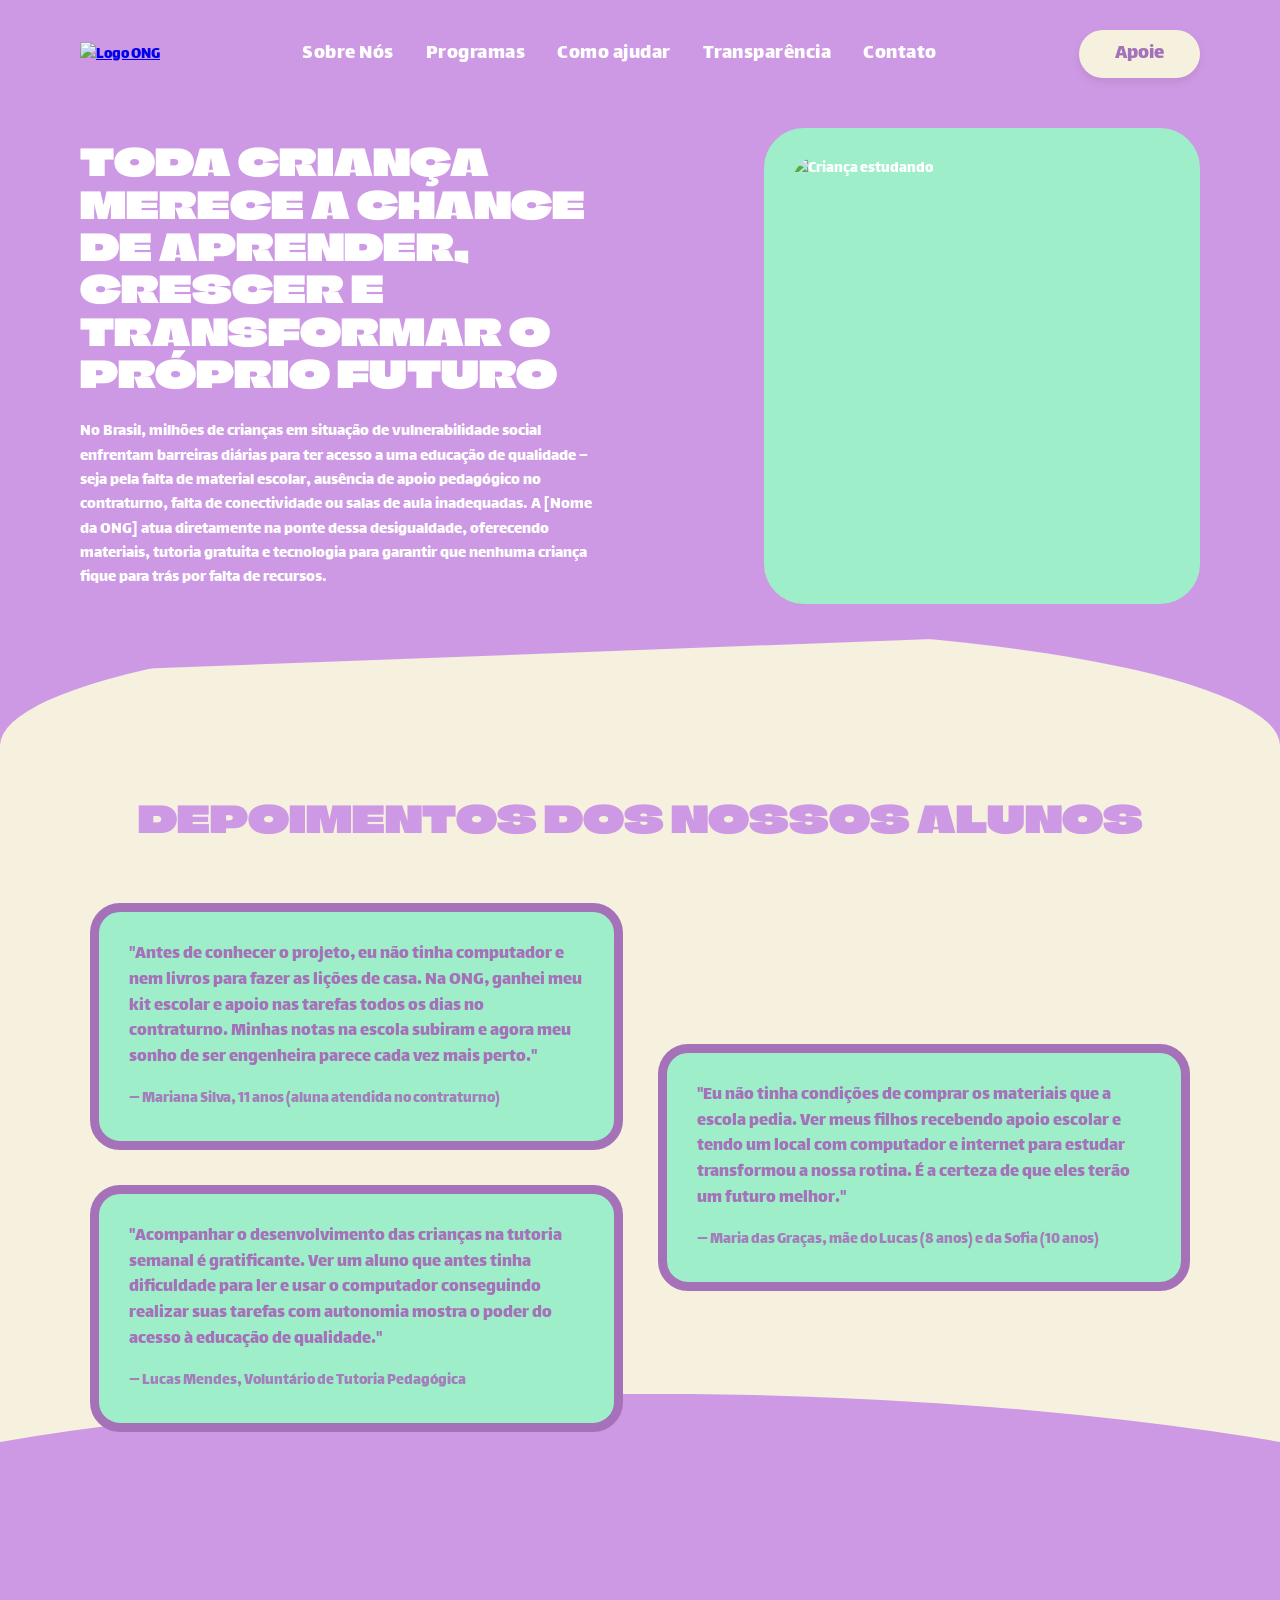
==== index.html @ 076e27d7 "fazendo home page" ====
<!DOCTYPE html>
<html lang="pt-BR">
<head>
    <meta charset="UTF-8">
    <meta name="viewport" content="width=device-width, initial-scale=1.0">
    <title>Home - ONG</title>
    <link rel="stylesheet" href="css/home.css">
</head>
<body>

    <!-- CABEÇALHO / HEADER -->
    <header class="main-header">
        <div class="logo">
            <a href="index.html"><img src="assets/images/logo.svg" alt="Logo ONG"></a>
        </div>
        <nav class="nav-links">
            <a href="pages/sobre.html">Sobre Nós</a>
            <a href="pages/programas.html">Programas</a>
            <a href="pages/como-ajudar.html">Como ajudar</a>
            <a href="pages/transparencia.html">Transparência</a>
            <a href="pages/contato.html">Contato</a>
        </nav>
        <a href="pages/como-ajudar.html" class="btn-apoie">Apoie</a>
    </header>

    <!-- DESKTOP - 1: HERO SECTION -->
    <section class="hero-section">
        <div class="hero-content">
            <h1>Toda criança merece a chance de aprender, crescer e transformar o próprio futuro</h1>
            <p>
                No Brasil, milhões de crianças em situação de vulnerabilidade social enfrentam barreiras diárias para ter acesso a uma educação de qualidade – seja pela falta de material escolar, ausência de apoio pedagógico no contraturno, falta de conectividade ou salas de aula inadequadas. A [Nome da ONG] atua diretamente na ponte dessa desigualdade, oferecendo materiais, tutoria gratuita e tecnologia para garantir que nenhuma criança fique para trás por falta de recursos.
            </p>
        </div>

        <!-- FOTO ÚNICA (SEM CARROSSEL) -->
        <div class="hero-image-container">
            <div class="image-card">
                <img src="assets/images/crianca-estudando.jpg" alt="Criança estudando">
            </div>
        </div>
    </section>

    <!-- DESKTOP - 2: DEPOIMENTOS -->
    <section class="depoimentos-section">
        <h2>Depoimentos dos nossos alunos</h2>
        <div class="cards-grid">
            <article class="depoimento-card">
                <p>"Antes de conhecer o projeto, eu não tinha computador e nem livros para fazer as lições de casa. Na ONG, ganhei meu kit escolar e apoio nas tarefas todos os dias no contraturno. Minhas notas na escola subiram e agora meu sonho de ser engenheira parece cada vez mais perto."</p>
                <span>— Mariana Silva, 11 anos (aluna atendida no contraturno)</span>
            </article>

            <article class="depoimento-card">
                <p>"Eu não tinha condições de comprar os materiais que a escola pedia. Ver meus filhos recebendo apoio escolar e tendo um local com computador e internet para estudar transformou a nossa rotina. É a certeza de que eles terão um futuro melhor."</p>
                <span>— Maria das Graças, mãe do Lucas (8 anos) e da Sofia (10 anos)</span>
            </article>

            <article class="depoimento-card">
                <p>"Acompanhar o desenvolvimento das crianças na tutoria semanal é gratificante. Ver um aluno que antes tinha dificuldade para ler e usar o computador conseguindo realizar suas tarefas com autonomia mostra o poder do acesso à educação de qualidade."</p>
                <span>— Lucas Mendes, Voluntário de Tutoria Pedagógica</span>
            </article>
        </div>
    </section>

</body>
</html>
---- css/home.css ----
/* Importação das fontes exatas informadas */
@import url('https://fonts.googleapis.com/css2?family=Climate+Crisis&family=Lalezar&display=swap');

/* ==========================================
   1. VARIÁVEIS DE CORES E FONTES (EXATAS)
   ========================================== */
:root {
    --purple-main: #CE99E4;      /* Roxo principal da ONG */
    --cream-bg: #F6F1DE;        /* Bege/creme do fundo e do botão Apoie */
    --mint-green: #9FEECA;      /* Verde menta dos cards e moldura */
    --purple-dark: #A572B9;     /* Roxo escuro para as bordas dos cards */
    --white: #FFFFFF;
    
    /* Fontes */
    --font-heading: 'Climate Crisis', cursive, sans-serif;
    --font-body: 'Lalezar', cursive, sans-serif;
}

/* Reset básico */
* {
    margin: 0;
    padding: 0;
    box-sizing: border-box;
}

body {
    font-family: var(--font-body);
    background-color: var(--purple-main);
    color: var(--white);
    overflow-x: hidden;
}

/* ==========================================
   2. CABEÇALHO / HEADER
   ========================================== */
.main-header {
    display: flex;
    justify-content: space-between;
    align-items: center;
    padding: 30px 80px;
    position: relative;
    z-index: 10;
}

.logo img {
    height: 50px;
    width: auto;
}

.nav-links {
    display: flex;
    gap: 32px;
}

.nav-links a {
    color: var(--white);
    text-decoration: none;
    font-family: var(--font-body);
    font-size: 1.3rem;
    letter-spacing: 0.5px;
    transition: opacity 0.2s ease;
}

.nav-links a:hover {
    opacity: 0.85;
}

/* Botão Apoie */
.btn-apoie {
    background-color: var(--cream-bg);
    color: var(--purple-dark);
    font-family: var(--font-body);
    font-size: 1.3rem;
    padding: 8px 36px;
    border-radius: 25px;
    text-decoration: none;
    box-shadow: 0 4px 10px rgba(0, 0, 0, 0.08);
    transition: transform 0.2s ease;
}

.btn-apoie:hover {
    transform: scale(1.05);
}

/* ==========================================
   3. DESKTOP - 1: HERO SECTION
   ========================================== */
.hero-section {
    display: flex;
    align-items: center;
    justify-content: space-between;
    padding: 20px 80px 140px 80px;
    position: relative;
    background-color: var(--purple-main);
}

.hero-content {
    max-width: 520px;
    z-index: 5;
}

/* Título Principal com a fonte Climate Crisis */
.hero-content h1 {
    font-family: var(--font-heading);
    font-size: 2.3rem;
    line-height: 1.15;
    color: var(--white);
    text-transform: uppercase;
    margin-bottom: 25px;
}

/* Texto em Lalezar */
.hero-content p {
    font-family: var(--font-body);
    font-size: 1.05rem;
    line-height: 1.45;
    color: var(--white);
    font-weight: 400;
}

/* Moldura e Imagem Principal */
.hero-carousel {
    position: relative;
    display: flex;
    align-items: center;
    justify-content: center;
    z-index: 5;
}

.image-card {
    background-color: var(--mint-green);
    padding: 28px;
    border-radius: 40px;
}

.image-card img {
    width: 380px;
    height: 420px;
    object-fit: cover;
    border-radius: 28px;
    display: block;
}

/* Setas do Carrossel */
.arrow {
    position: absolute;
    background-color: var(--white);
    color: var(--mint-green);
    border: none;
    width: 38px;
    height: 38px;
    border-radius: 50%;
    font-size: 1.2rem;
    font-weight: bold;
    cursor: pointer;
    display: flex;
    align-items: center;
    justify-content: center;
    box-shadow: 0 4px 8px rgba(0,0,0,0.12);
    z-index: 6;
}

.arrow.left {
    left: -18px;
}

.arrow.right {
    right: -18px;
}

/* 🌊 VETOR 1: Curva Orgânica entre a Seção Hero e Depoimentos */
.hero-section::after {
    content: '';
    position: absolute;
    bottom: -2px;
    left: 0;
    width: 100%;
    height: 120px;
    background-color: var(--cream-bg);
    /* Clip-path gerando a onda orgânica do Figma */
    clip-path: polygon(0 40%, 100% 0, 100% 100%, 0 100%);
    border-radius: 50% 50% 0 0 / 100% 100% 0 0;
    z-index: 2;
}

/* ==========================================
   4. DESKTOP - 2: DEPOIMENTOS
   ========================================== */
.depoimentos-section {
    background-color: var(--cream-bg);
    padding: 50px 80px 180px 80px;
    position: relative;
    min-height: 700px;
}

/* Título em Climate Crisis na cor Roxa */
.depoimentos-section h2 {
    font-family: var(--font-heading);
    font-size: 2.3rem;
    color: var(--purple-main);
    text-align: center;
    text-transform: uppercase;
    margin-bottom: 60px;
    position: relative;
    z-index: 5;
}

/* Grid Assimétrica para os 3 Cards de Depoimento */
.cards-grid {
    display: grid;
    grid-template-columns: 1fr 1fr;
    grid-gap: 35px;
    max-width: 1100px;
    margin: 0 auto;
    position: relative;
    z-index: 5;
}

.depoimento-card {
    background-color: var(--mint-green);
    border: 9px solid var(--purple-dark);
    border-radius: 30px;
    padding: 30px;
    color: var(--purple-dark);
}

/* Card 1 e 3 do Lado Esquerdo */
.cards-grid .depoimento-card:nth-child(1) {
    grid-column: 1;
    grid-row: 1;
}

.cards-grid .depoimento-card:nth-child(3) {
    grid-column: 1;
    grid-row: 2;
}

/* Card 2 do Lado Direito (Centralizado Verticalmente na Grid) */
.cards-grid .depoimento-card:nth-child(2) {
    grid-column: 2;
    grid-row: 1 / span 2;
    align-self: center;
}

.depoimento-card p {
    font-family: var(--font-body);
    font-size: 1.15rem;
    line-height: 1.4;
    margin-bottom: 15px;
}

.depoimento-card span {
    font-family: var(--font-body);
    font-size: 1rem;
    display: block;
    opacity: 0.9;
}

/* 🌊 VETOR 2: Onda Roxa Inferior da Seção de Depoimentos */
.depoimentos-section::after {
    content: '';
    position: absolute;
    bottom: -2px;
    left: 0;
    width: 100%;
    height: 220px;
    background-color: var(--purple-main);
    /* Clip-path criando a onda do fundo da imagem 2 */
    clip-path: ellipse(80% 100% at 50% 100%);
    z-index: 2;
}

/* ==========================================
   5. RESPONSIVIDADE PARA DISPOSITIVOS MÓVEIS
   ========================================== */
@media (max-width: 960px) {
    .main-header {
        flex-direction: column;
        gap: 20px;
        padding: 20px;
    }

    .hero-section {
        flex-direction: column;
        padding: 30px 20px 100px 20px;
        text-align: center;
    }

    .hero-content {
        max-width: 100%;
        margin-bottom: 40px;
    }

    .hero-content h1 {
        font-size: 1.7rem;
    }

    .image-card img {
        width: 100%;
        max-width: 300px;
        height: auto;
    }

    .cards-grid {
        grid-template-columns: 1fr;
    }

    .cards-grid .depoimento-card:nth-child(2) {
        grid-column: 1;
        grid-row: auto;
    }
}
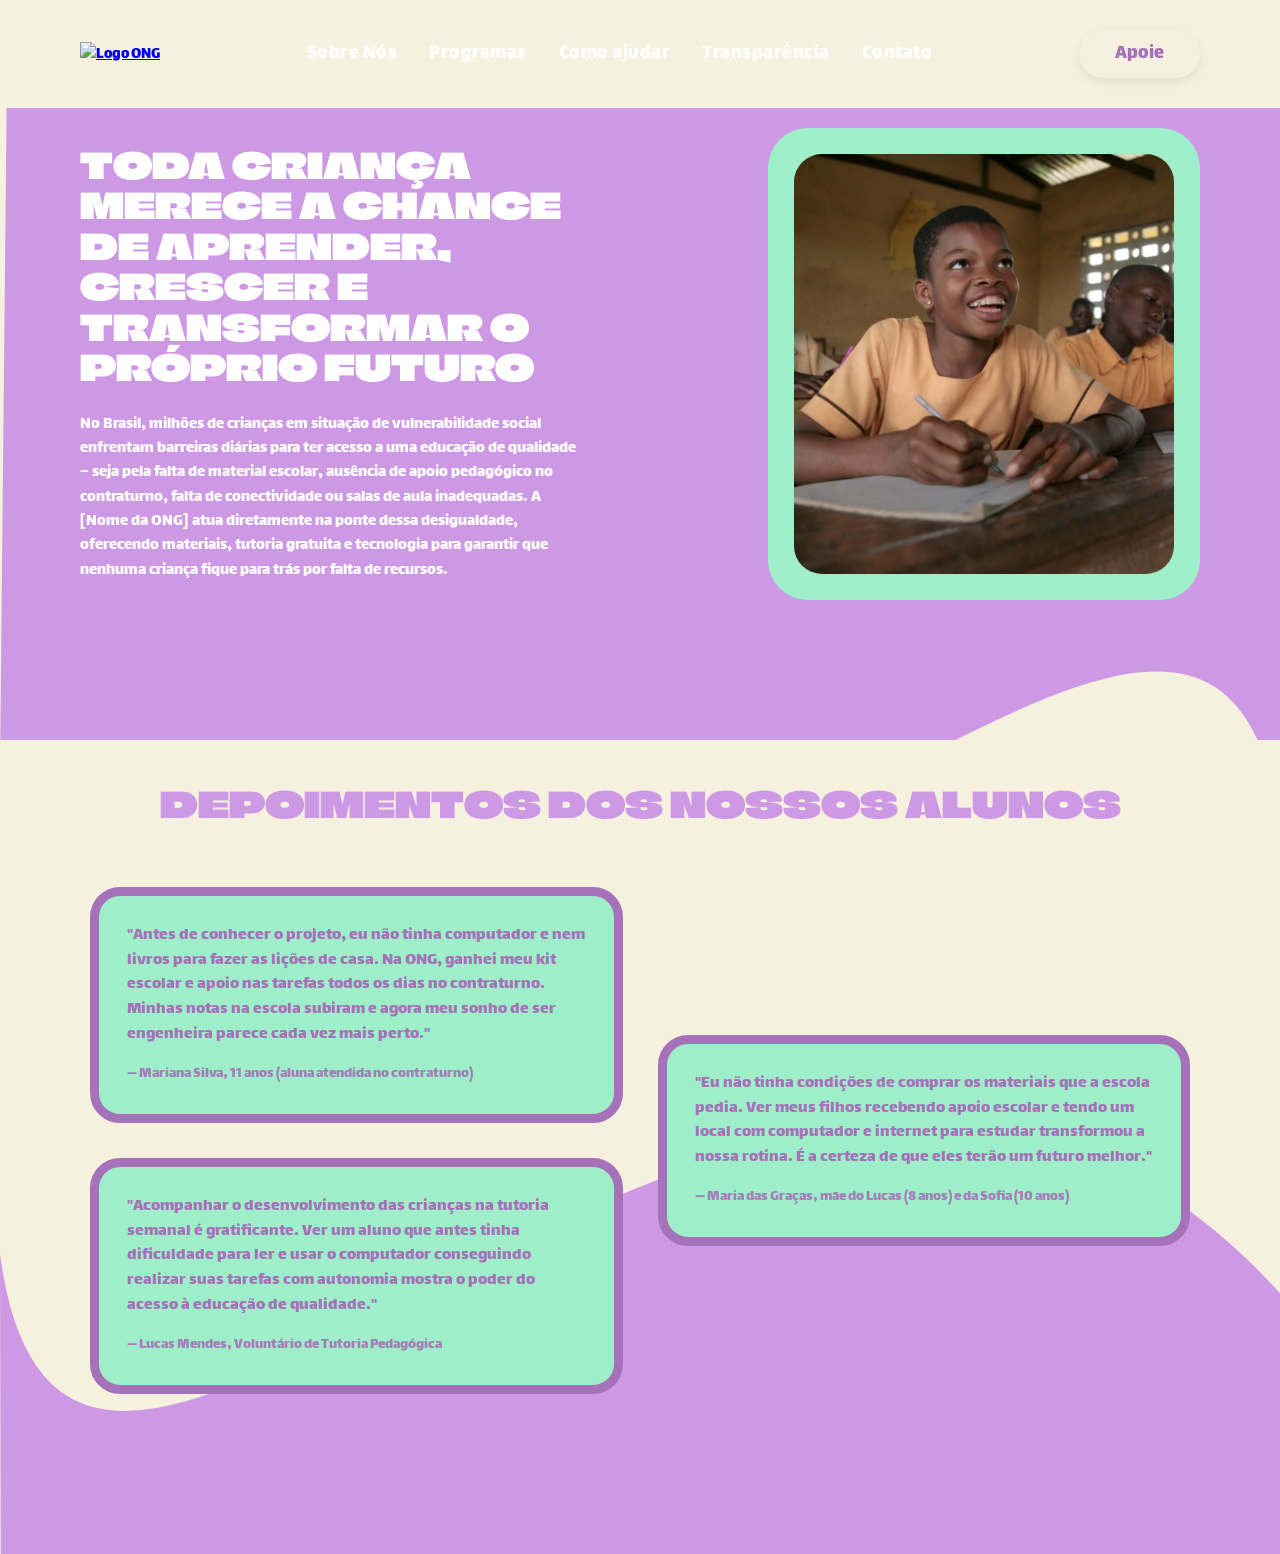
==== commit 6000031d: "add vetores e imagem" ====
--- a/index.html
+++ b/index.html
@@ -32,10 +32,9 @@
             </p>
         </div>
 
-        <!-- FOTO ÚNICA (SEM CARROSSEL) -->
         <div class="hero-image-container">
             <div class="image-card">
-                <img src="assets/images/crianca-estudando.jpg" alt="Criança estudando">
+                <img src="imagens/d11711-24-349978-3.jpg" alt="Criança estudando">
             </div>
         </div>
     </section>
--- a/css/home.css
+++ b/css/home.css
@@ -1,31 +1,30 @@
-/* Importação das fontes exatas informadas */
+/* Importação das fontes solicitadas */
 @import url('https://fonts.googleapis.com/css2?family=Climate+Crisis&family=Lalezar&display=swap');
 
 /* ==========================================
-   1. VARIÁVEIS DE CORES E FONTES (EXATAS)
+   1. VARIÁVEIS DE CORES E FONTES
    ========================================== */
 :root {
-    --purple-main: #CE99E4;      /* Roxo principal da ONG */
-    --cream-bg: #F6F1DE;        /* Bege/creme do fundo e do botão Apoie */
-    --mint-green: #9FEECA;      /* Verde menta dos cards e moldura */
-    --purple-dark: #A572B9;     /* Roxo escuro para as bordas dos cards */
+    --purple-main: #CE99E4;      /* Roxo dos vetores */
+    --cream-bg: #F6F1DE;        /* Fundo geral bege/creme */
+    --mint-green: #9FEECA;      /* Verde menta das molduras e cards */
+    --purple-dark: #A572B9;     /* Roxo das bordas e texto dos cards */
     --white: #FFFFFF;
     
-    /* Fontes */
     --font-heading: 'Climate Crisis', cursive, sans-serif;
     --font-body: 'Lalezar', cursive, sans-serif;
 }
 
-/* Reset básico */
 * {
     margin: 0;
     padding: 0;
     box-sizing: border-box;
 }
 
+/* Fundo Geral da Página em #F6F1DE */
 body {
     font-family: var(--font-body);
-    background-color: var(--purple-main);
+    background-color: var(--cream-bg);
     color: var(--white);
     overflow-x: hidden;
 }
@@ -56,7 +55,7 @@
     color: var(--white);
     text-decoration: none;
     font-family: var(--font-body);
-    font-size: 1.3rem;
+    font-size: 1.25rem;
     letter-spacing: 0.5px;
     transition: opacity 0.2s ease;
 }
@@ -70,7 +69,7 @@
     background-color: var(--cream-bg);
     color: var(--purple-dark);
     font-family: var(--font-body);
-    font-size: 1.3rem;
+    font-size: 1.25rem;
     padding: 8px 36px;
     border-radius: 25px;
     text-decoration: none;
@@ -83,7 +82,7 @@
 }
 
 /* ==========================================
-   3. DESKTOP - 1: HERO SECTION
+   3. HERO SECTION (COM VECTOR 3.SVG NO FUNDO)
    ========================================== */
 .hero-section {
     display: flex;
@@ -91,18 +90,23 @@
     justify-content: space-between;
     padding: 20px 80px 140px 80px;
     position: relative;
-    background-color: var(--purple-main);
+    
+    /* VETOR 3 NO TOPO: Ajustado para preencher a área exatamente como no Figma */
+    background-image: url('../imagens/Vector\ 3.svg');;
+    background-repeat: no-repeat;
+    background-position: top center;
+    background-size:100% auto;
 }
 
 .hero-content {
-    max-width: 520px;
-    z-index: 5;
-}
-
-/* Título Principal com a fonte Climate Crisis */
+    max-width: 500px;
+    z-index: 5;
+}
+
+/* Título com a fonte Climate Crisis */
 .hero-content h1 {
     font-family: var(--font-heading);
-    font-size: 2.3rem;
+    font-size: 2.2rem;
     line-height: 1.15;
     color: var(--white);
     text-transform: uppercase;
@@ -118,18 +122,15 @@
     font-weight: 400;
 }
 
-/* Moldura e Imagem Principal */
-.hero-carousel {
-    position: relative;
-    display: flex;
-    align-items: center;
-    justify-content: center;
+/* Container da Imagem Única */
+.hero-image-container {
+    position: relative;
     z-index: 5;
 }
 
 .image-card {
     background-color: var(--mint-green);
-    padding: 28px;
+    padding: 26px;
     border-radius: 40px;
 }
 
@@ -141,62 +142,25 @@
     display: block;
 }
 
-/* Setas do Carrossel */
-.arrow {
-    position: absolute;
-    background-color: var(--white);
-    color: var(--mint-green);
-    border: none;
-    width: 38px;
-    height: 38px;
-    border-radius: 50%;
-    font-size: 1.2rem;
-    font-weight: bold;
-    cursor: pointer;
-    display: flex;
-    align-items: center;
-    justify-content: center;
-    box-shadow: 0 4px 8px rgba(0,0,0,0.12);
-    z-index: 6;
-}
-
-.arrow.left {
-    left: -18px;
-}
-
-.arrow.right {
-    right: -18px;
-}
-
-/* 🌊 VETOR 1: Curva Orgânica entre a Seção Hero e Depoimentos */
-.hero-section::after {
-    content: '';
-    position: absolute;
-    bottom: -2px;
-    left: 0;
-    width: 100%;
-    height: 120px;
-    background-color: var(--cream-bg);
-    /* Clip-path gerando a onda orgânica do Figma */
-    clip-path: polygon(0 40%, 100% 0, 100% 100%, 0 100%);
-    border-radius: 50% 50% 0 0 / 100% 100% 0 0;
-    z-index: 2;
-}
-
-/* ==========================================
-   4. DESKTOP - 2: DEPOIMENTOS
+/* ==========================================
+   4. DEPOIMENTOS (COM VECTOR 5.SVG NO FUNDO)
    ========================================== */
 .depoimentos-section {
     background-color: var(--cream-bg);
-    padding: 50px 80px 180px 80px;
+    padding: 40px 80px 160px 80px;
     position: relative;
     min-height: 700px;
-}
-
-/* Título em Climate Crisis na cor Roxa */
+    
+    /* VETOR 5 NO RODAPÉ DA SEÇÃO DE DEPOIMENTOS */
+    background-image: url('../imagens/Vector\ 5.svg');
+    background-repeat: no-repeat;
+    background-position: bottom center;
+    background-size: 100% auto;
+}
+
 .depoimentos-section h2 {
     font-family: var(--font-heading);
-    font-size: 2.3rem;
+    font-size: 2.2rem;
     color: var(--purple-main);
     text-align: center;
     text-transform: uppercase;
@@ -205,7 +169,6 @@
     z-index: 5;
 }
 
-/* Grid Assimétrica para os 3 Cards de Depoimento */
 .cards-grid {
     display: grid;
     grid-template-columns: 1fr 1fr;
@@ -220,11 +183,10 @@
     background-color: var(--mint-green);
     border: 9px solid var(--purple-dark);
     border-radius: 30px;
-    padding: 30px;
+    padding: 28px;
     color: var(--purple-dark);
 }
 
-/* Card 1 e 3 do Lado Esquerdo */
 .cards-grid .depoimento-card:nth-child(1) {
     grid-column: 1;
     grid-row: 1;
@@ -235,7 +197,6 @@
     grid-row: 2;
 }
 
-/* Card 2 do Lado Direito (Centralizado Verticalmente na Grid) */
 .cards-grid .depoimento-card:nth-child(2) {
     grid-column: 2;
     grid-row: 1 / span 2;
@@ -244,34 +205,20 @@
 
 .depoimento-card p {
     font-family: var(--font-body);
-    font-size: 1.15rem;
+    font-size: 1.1rem;
     line-height: 1.4;
     margin-bottom: 15px;
 }
 
 .depoimento-card span {
     font-family: var(--font-body);
-    font-size: 1rem;
+    font-size: 0.95rem;
     display: block;
     opacity: 0.9;
 }
 
-/* 🌊 VETOR 2: Onda Roxa Inferior da Seção de Depoimentos */
-.depoimentos-section::after {
-    content: '';
-    position: absolute;
-    bottom: -2px;
-    left: 0;
-    width: 100%;
-    height: 220px;
-    background-color: var(--purple-main);
-    /* Clip-path criando a onda do fundo da imagem 2 */
-    clip-path: ellipse(80% 100% at 50% 100%);
-    z-index: 2;
-}
-
-/* ==========================================
-   5. RESPONSIVIDADE PARA DISPOSITIVOS MÓVEIS
+/* ==========================================
+   5. RESPONSIVIDADE (MOBILE / TABLET)
    ========================================== */
 @media (max-width: 960px) {
     .main-header {
@@ -282,22 +229,23 @@
 
     .hero-section {
         flex-direction: column;
-        padding: 30px 20px 100px 20px;
+        padding: 20px 20px 100px 20px;
         text-align: center;
+        background-size: cover;
     }
 
     .hero-content {
         max-width: 100%;
-        margin-bottom: 40px;
+        margin-bottom: 30px;
     }
 
     .hero-content h1 {
-        font-size: 1.7rem;
+        font-size: 1.6rem;
     }
 
     .image-card img {
         width: 100%;
-        max-width: 300px;
+        max-width: 320px;
         height: auto;
     }
 
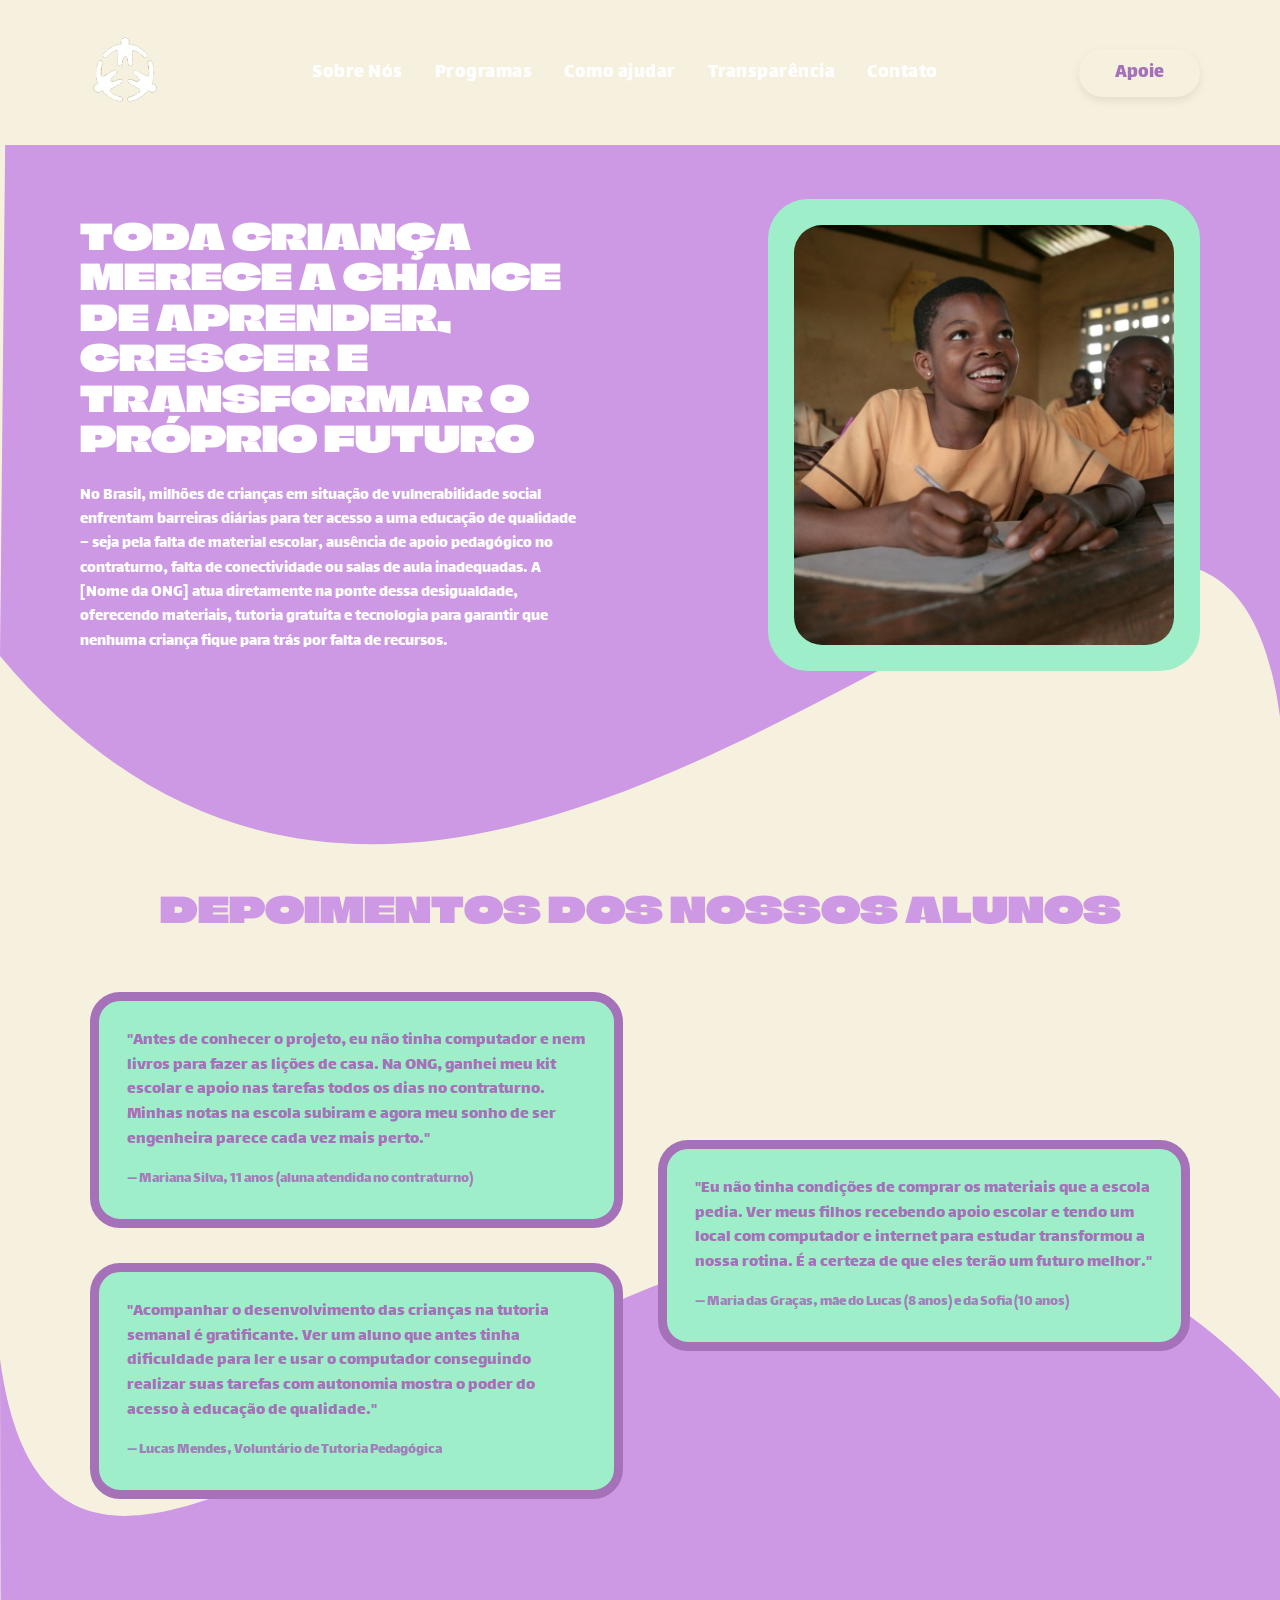
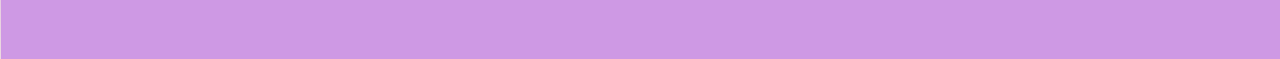
==== commit d976f0ce: "arrumando vetores e tentando arrumar o rodape" ====
--- a/index.html
+++ b/index.html
@@ -10,8 +10,10 @@
 
     <!-- CABEÇALHO / HEADER -->
     <header class="main-header">
-        <div class="logo">
-            <a href="index.html"><img src="assets/images/logo.svg" alt="Logo ONG"></a>
+        <div class="footer-logo">
+            <a href="index.html">
+                <img src="imagens/logo-branca.png" alt="Logo ONG">
+            </a>
         </div>
         <nav class="nav-links">
             <a href="pages/sobre.html">Sobre Nós</a>
--- a/css/home.css
+++ b/css/home.css
@@ -21,6 +21,10 @@
     box-sizing: border-box;
 }
 
+/*rodape na cor certa */
+footer, .main-footer, .footer-container {
+    background-color: #CE99E4 !important;
+}
 /* Fundo Geral da Página em #F6F1DE */
 body {
     font-family: var(--font-body);
@@ -79,9 +83,7 @@
 
 .btn-apoie:hover {
     transform: scale(1.05);
-}
-
-/* ==========================================
+}/* ==========================================
    3. HERO SECTION (COM VECTOR 3.SVG NO FUNDO)
    ========================================== */
 .hero-section {
@@ -91,11 +93,18 @@
     padding: 20px 80px 140px 80px;
     position: relative;
     
-    /* VETOR 3 NO TOPO: Ajustado para preencher a área exatamente como no Figma */
-    background-image: url('../imagens/Vector\ 3.svg');;
+}
+    .hero-section  {
+    background-color: var(--cream-bg);
+    padding: 40px 80px 160px 80px;
+    position: relative;
+    min-height: 700px;
+    
+    /* VETOR 5 NO RODAPÉ DA SEÇÃO DE DEPOIMENTOS */
+    background-image: url('../imagens/Vector\ 3.svg');
     background-repeat: no-repeat;
-    background-position: top center;
-    background-size:100% auto;
+    background-position: bottom center;
+    background-size: 100% auto;
 }
 
 .hero-content {
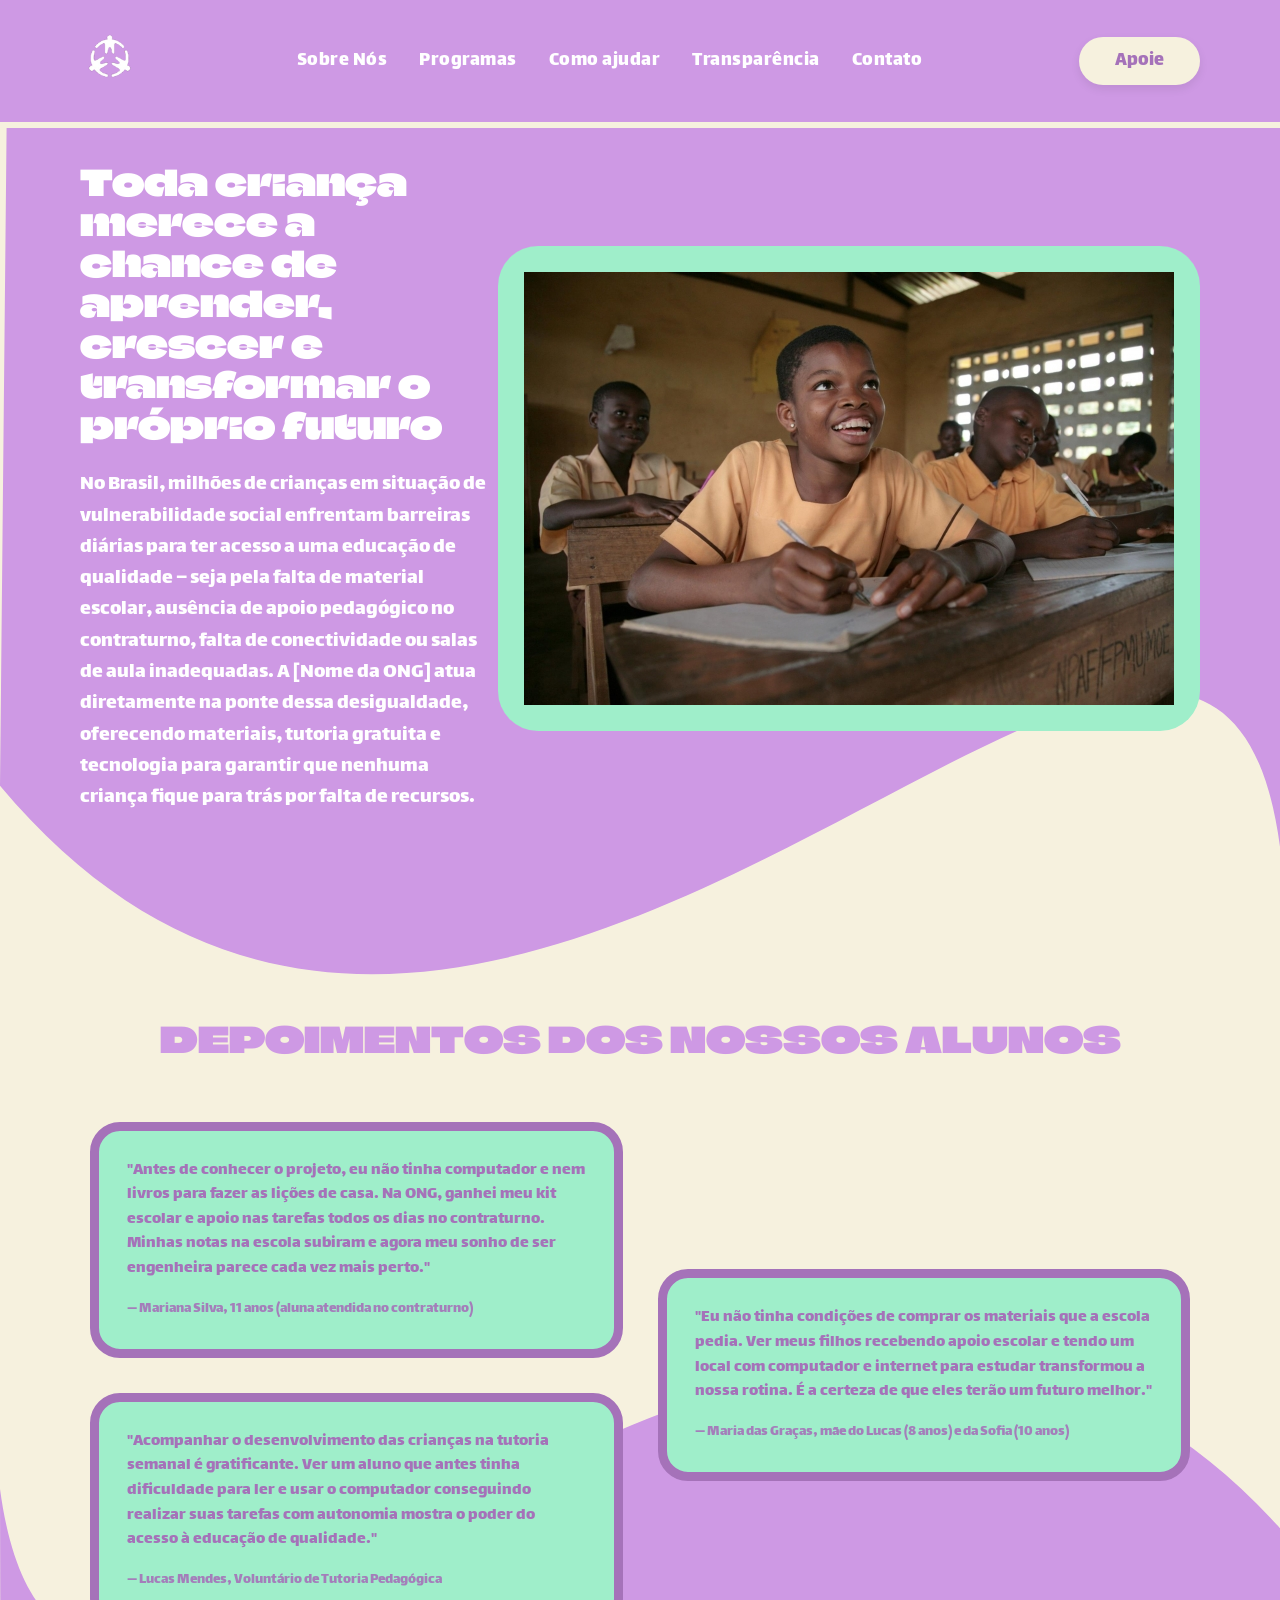
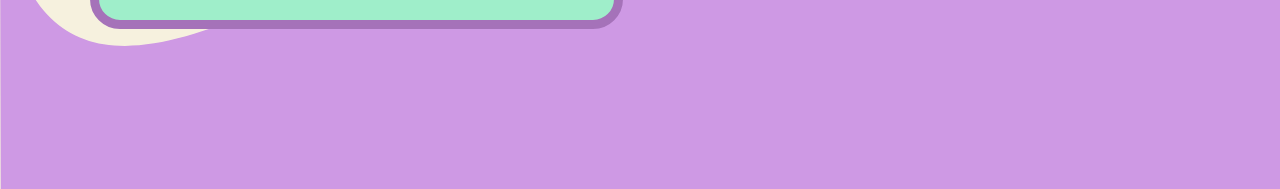
==== commit 47c90797: "add sobre nos na ong" ====
--- a/index.html
+++ b/index.html
@@ -5,15 +5,14 @@
     <meta name="viewport" content="width=device-width, initial-scale=1.0">
     <title>Home - ONG</title>
     <link rel="stylesheet" href="css/home.css">
+    <link rel="stylesheet" href="css/estilo.css">
 </head>
 <body>
 
     <!-- CABEÇALHO / HEADER -->
     <header class="main-header">
-        <div class="footer-logo">
-            <a href="index.html">
-                <img src="imagens/logo-branca.png" alt="Logo ONG">
-            </a>
+        <div class="logo">
+            <a href="index.html"><img src="imagens/logo-branca.png" alt="Logo ONG"></a>
         </div>
         <nav class="nav-links">
             <a href="pages/sobre.html">Sobre Nós</a>
--- a/css/home.css
+++ b/css/home.css
@@ -1,31 +1,56 @@
-/* Importação das fontes solicitadas */
+/* ==========================================================================
+   ÍNDICE
+   --------------------------------------------------------------------------
+   0. Importação de fontes
+   1. Variáveis (cores e fontes)
+   2. Reset e estilos globais
+   3. Cabeçalho / Menu de navegação
+   4. Seção Hero (apresentação)
+   5. Seção de Depoimentos
+   6. Responsividade (tablet / mobile)
+   ========================================================================== */
+
+
+/* ==========================================================================
+   0. IMPORTAÇÃO DE FONTES
+   Carrega do Google Fonts: Climate Crisis (títulos) e Lalezar (textos).
+   ========================================================================== */
 @import url('https://fonts.googleapis.com/css2?family=Climate+Crisis&family=Lalezar&display=swap');
 
-/* ==========================================
-   1. VARIÁVEIS DE CORES E FONTES
-   ========================================== */
+
+/* ==========================================================================
+   1. VARIÁVEIS
+   Centraliza as cores e fontes do site. Para mudar uma cor em todo o site,
+   basta alterar aqui.
+   ========================================================================== */
 :root {
-    --purple-main: #CE99E4;      /* Roxo dos vetores */
-    --cream-bg: #F6F1DE;        /* Fundo geral bege/creme */
-    --mint-green: #9FEECA;      /* Verde menta das molduras e cards */
-    --purple-dark: #A572B9;     /* Roxo das bordas e texto dos cards */
+    /* Cores */
+    --purple-main: #CE99E4;   /* Roxo dos vetores, topo e títulos */
+    --cream-bg: #F6F1DE;      /* Fundo geral bege/creme */
+    --mint-green: #9FEECA;    /* Verde menta das molduras e cards */
+    --purple-dark: #A572B9;   /* Roxo das bordas e texto dos cards */
     --white: #FFFFFF;
-    
-    --font-heading: 'Climate Crisis', cursive, sans-serif;
-    --font-body: 'Lalezar', cursive, sans-serif;
-}
-
+
+    /* Fontes */
+    --font-heading: 'Climate Crisis', cursive, sans-serif;  /* Títulos */
+    --font-body: 'Lalezar', cursive, sans-serif;            /* Textos */
+}
+
+
+/* ==========================================================================
+   2. RESET E ESTILOS GLOBAIS
+   ========================================================================== */
+
+/* Remove margens/paddings padrão e faz o tamanho dos elementos
+   incluir padding e borda (facilita os cálculos de layout). */
 * {
     margin: 0;
     padding: 0;
     box-sizing: border-box;
 }
 
-/*rodape na cor certa */
-footer, .main-footer, .footer-container {
-    background-color: #CE99E4 !important;
-}
-/* Fundo Geral da Página em #F6F1DE */
+/* Fundo creme da página, fonte padrão, texto branco e
+   sem rolagem horizontal. */
 body {
     font-family: var(--font-body);
     background-color: var(--cream-bg);
@@ -33,28 +58,48 @@
     overflow-x: hidden;
 }
 
-/* ==========================================
-   2. CABEÇALHO / HEADER
-   ========================================== */
-.main-header {
+
+/* ==========================================================================
+   3. CABEÇALHO / MENU DE NAVEGAÇÃO
+   ========================================================================== */
+
+/* Barra do topo: fundo roxo, logo à esquerda e menu à direita (flex).
+   O !important garante que o roxo prevaleça sobre outros estilos. */
+.main-header,
+header {
+    background-color: #CE99E4 !important;
     display: flex;
     justify-content: space-between;
     align-items: center;
     padding: 30px 80px;
+    width: 100%;
+}
+
+/* Mantém o cabeçalho acima das outras camadas da página. */
+.main-header {
     position: relative;
     z-index: 10;
 }
 
+/* Garante o fundo roxo também em .top-bar e .hero-wrapper. */
+.top-bar,
+.hero-wrapper {
+    background-color: #CE99E4 !important;
+}
+
+/* Logo: altura fixa e largura proporcional. */
 .logo img {
     height: 50px;
     width: auto;
 }
 
+/* Lista de links do menu: lado a lado com espaçamento. */
 .nav-links {
     display: flex;
     gap: 32px;
 }
 
+/* Links do menu: brancos, sem sublinhado, com leve transição. */
 .nav-links a {
     color: var(--white);
     text-decoration: none;
@@ -64,11 +109,21 @@
     transition: opacity 0.2s ease;
 }
 
+/* Efeito ao passar o mouse: link fica levemente transparente. */
 .nav-links a:hover {
     opacity: 0.85;
 }
 
-/* Botão Apoie */
+/* Força links dentro do cabeçalho a ficarem brancos (!important). */
+.main-header .nav-links a,
+.main-header a {
+    color: #FFFFFF !important;
+    font-family: 'Lalezar', cursive, sans-serif;
+    font-size: 1.25rem;
+    text-decoration: none;
+}
+
+/* Botão "Apoie" (estilo base): pílula creme com texto roxo. */
 .btn-apoie {
     background-color: var(--cream-bg);
     color: var(--purple-dark);
@@ -81,92 +136,110 @@
     transition: transform 0.2s ease;
 }
 
+/* Efeito ao passar o mouse: botão cresce levemente. */
 .btn-apoie:hover {
     transform: scale(1.05);
-}/* ==========================================
-   3. HERO SECTION (COM VECTOR 3.SVG NO FUNDO)
-   ========================================== */
+}
+
+/* Botão "Apoie" dentro do cabeçalho: garante fundo creme e texto roxo,
+   mesmo com a regra de links brancos acima. */
+.main-header .btn-apoie {
+    background-color: #F6F1DE !important;
+    color: #A572B9 !important;
+    padding: 8px 36px;
+    border-radius: 25px;
+    font-family: 'Lalezar', cursive, sans-serif;
+    font-size: 1.25rem;
+    text-decoration: none;
+    box-shadow: 0 4px 10px rgba(0, 0, 0, 0.08);
+}
+
+
+/* ==========================================================================
+   4. SEÇÃO HERO (apresentação principal)
+   Texto à esquerda e imagem à direita, com o Vector 3.svg no rodapé.
+   ========================================================================== */
+
+/* Container da seção: layout em linha (texto + imagem), fundo creme
+   e o vetor decorativo (Vector 3) colado na parte de baixo. */
 .hero-section {
     display: flex;
     align-items: center;
     justify-content: space-between;
-    padding: 20px 80px 140px 80px;
-    position: relative;
-    
-}
-    .hero-section  {
+    padding: 40px 80px 160px 80px;  /* espaço extra embaixo para o vetor */
+    position: relative;
+    min-height: 700px;
     background-color: var(--cream-bg);
-    padding: 40px 80px 160px 80px;
-    position: relative;
-    min-height: 700px;
-    
-    /* VETOR 5 NO RODAPÉ DA SEÇÃO DE DEPOIMENTOS */
+
+    /* Vetor 3 no rodapé da seção hero */
     background-image: url('../imagens/Vector\ 3.svg');
     background-repeat: no-repeat;
     background-position: bottom center;
     background-size: 100% auto;
 }
 
+/* Coluna de texto (largura limitada, acima do fundo). */
 .hero-content {
     max-width: 500px;
     z-index: 5;
 }
 
-/* Título com a fonte Climate Crisis */
+/* Título principal: Climate Crisis, maiúsculo, branco. */
 .hero-content h1 {
     font-family: var(--font-heading);
     font-size: 2.2rem;
     line-height: 1.15;
     color: var(--white);
-    text-transform: uppercase;
     margin-bottom: 25px;
 }
 
-/* Texto em Lalezar */
+/* Parágrafo de apoio: Lalezar, branco. */
 .hero-content p {
     font-family: var(--font-body);
-    font-size: 1.05rem;
+    font-size: 1.35rem; /* Aumentado de 1.05rem para 1.35rem */
     line-height: 1.45;
     color: var(--white);
     font-weight: 400;
 }
 
-/* Container da Imagem Única */
+/* Coluna da imagem (acima do fundo). */
 .hero-image-container {
     position: relative;
     z-index: 5;
-}
-
+    display: flex;
+    justify-content: center; /* Garantia de alinhamento centralizado do bloco da foto */
+}
+
+/* Moldura verde menta com cantos arredondados ao redor da foto. */
 .image-card {
     background-color: var(--mint-green);
     padding: 26px;
     border-radius: 40px;
-}
-
-.image-card img {
-    width: 380px;
-    height: 420px;
-    object-fit: cover;
-    border-radius: 28px;
-    display: block;
-}
-
-/* ==========================================
-   4. DEPOIMENTOS (COM VECTOR 5.SVG NO FUNDO)
-   ========================================== */
+    display: flex;
+    justify-content: center;
+    align-items: center;
+}
+
+/* ==========================================================================
+   5. SEÇÃO DE DEPOIMENTOS
+   Título centralizado e grade de cards, com o Vector 5.svg no rodapé.
+   ========================================================================== */
+
+/* Container da seção: fundo creme e vetor decorativo (Vector 5) embaixo. */
 .depoimentos-section {
     background-color: var(--cream-bg);
-    padding: 40px 80px 160px 80px;
+    padding: 40px 80px 160px 80px;  /* espaço extra embaixo para o vetor */
     position: relative;
     min-height: 700px;
-    
-    /* VETOR 5 NO RODAPÉ DA SEÇÃO DE DEPOIMENTOS */
+
+    /* Vetor 5 no rodapé da seção de depoimentos */
     background-image: url('../imagens/Vector\ 5.svg');
     background-repeat: no-repeat;
     background-position: bottom center;
     background-size: 100% auto;
 }
 
+/* Título da seção: roxo, centralizado, maiúsculo. */
 .depoimentos-section h2 {
     font-family: var(--font-heading);
     font-size: 2.2rem;
@@ -178,6 +251,7 @@
     z-index: 5;
 }
 
+/* Grade de 2 colunas que organiza os cards. */
 .cards-grid {
     display: grid;
     grid-template-columns: 1fr 1fr;
@@ -188,6 +262,7 @@
     z-index: 5;
 }
 
+/* Card de depoimento: fundo menta, borda roxa grossa e cantos arredondados. */
 .depoimento-card {
     background-color: var(--mint-green);
     border: 9px solid var(--purple-dark);
@@ -196,6 +271,10 @@
     color: var(--purple-dark);
 }
 
+/* Posição dos cards na grade:
+   1º card -> coluna 1, linha 1
+   3º card -> coluna 1, linha 2
+   2º card -> coluna 2, ocupa as 2 linhas, centralizado verticalmente */
 .cards-grid .depoimento-card:nth-child(1) {
     grid-column: 1;
     grid-row: 1;
@@ -212,6 +291,7 @@
     align-self: center;
 }
 
+/* Texto do depoimento. */
 .depoimento-card p {
     font-family: var(--font-body);
     font-size: 1.1rem;
@@ -219,6 +299,7 @@
     margin-bottom: 15px;
 }
 
+/* Autor / informação complementar do depoimento. */
 .depoimento-card span {
     font-family: var(--font-body);
     font-size: 0.95rem;
@@ -226,16 +307,20 @@
     opacity: 0.9;
 }
 
-/* ==========================================
-   5. RESPONSIVIDADE (MOBILE / TABLET)
-   ========================================== */
+
+/* ==========================================================================
+   6. RESPONSIVIDADE (telas de até 960px: tablet e mobile)
+   ========================================================================== */
 @media (max-width: 960px) {
+
+    /* Cabeçalho: logo e menu empilhados, menos espaçamento. */
     .main-header {
         flex-direction: column;
         gap: 20px;
         padding: 20px;
     }
 
+    /* Hero: texto e imagem empilhados e centralizados. */
     .hero-section {
         flex-direction: column;
         padding: 20px 20px 100px 20px;
@@ -252,12 +337,14 @@
         font-size: 1.6rem;
     }
 
+    /* Imagem se adapta à largura da tela. */
     .image-card img {
         width: 100%;
         max-width: 320px;
         height: auto;
     }
 
+    /* Depoimentos: uma única coluna, cards um embaixo do outro. */
     .cards-grid {
         grid-template-columns: 1fr;
     }
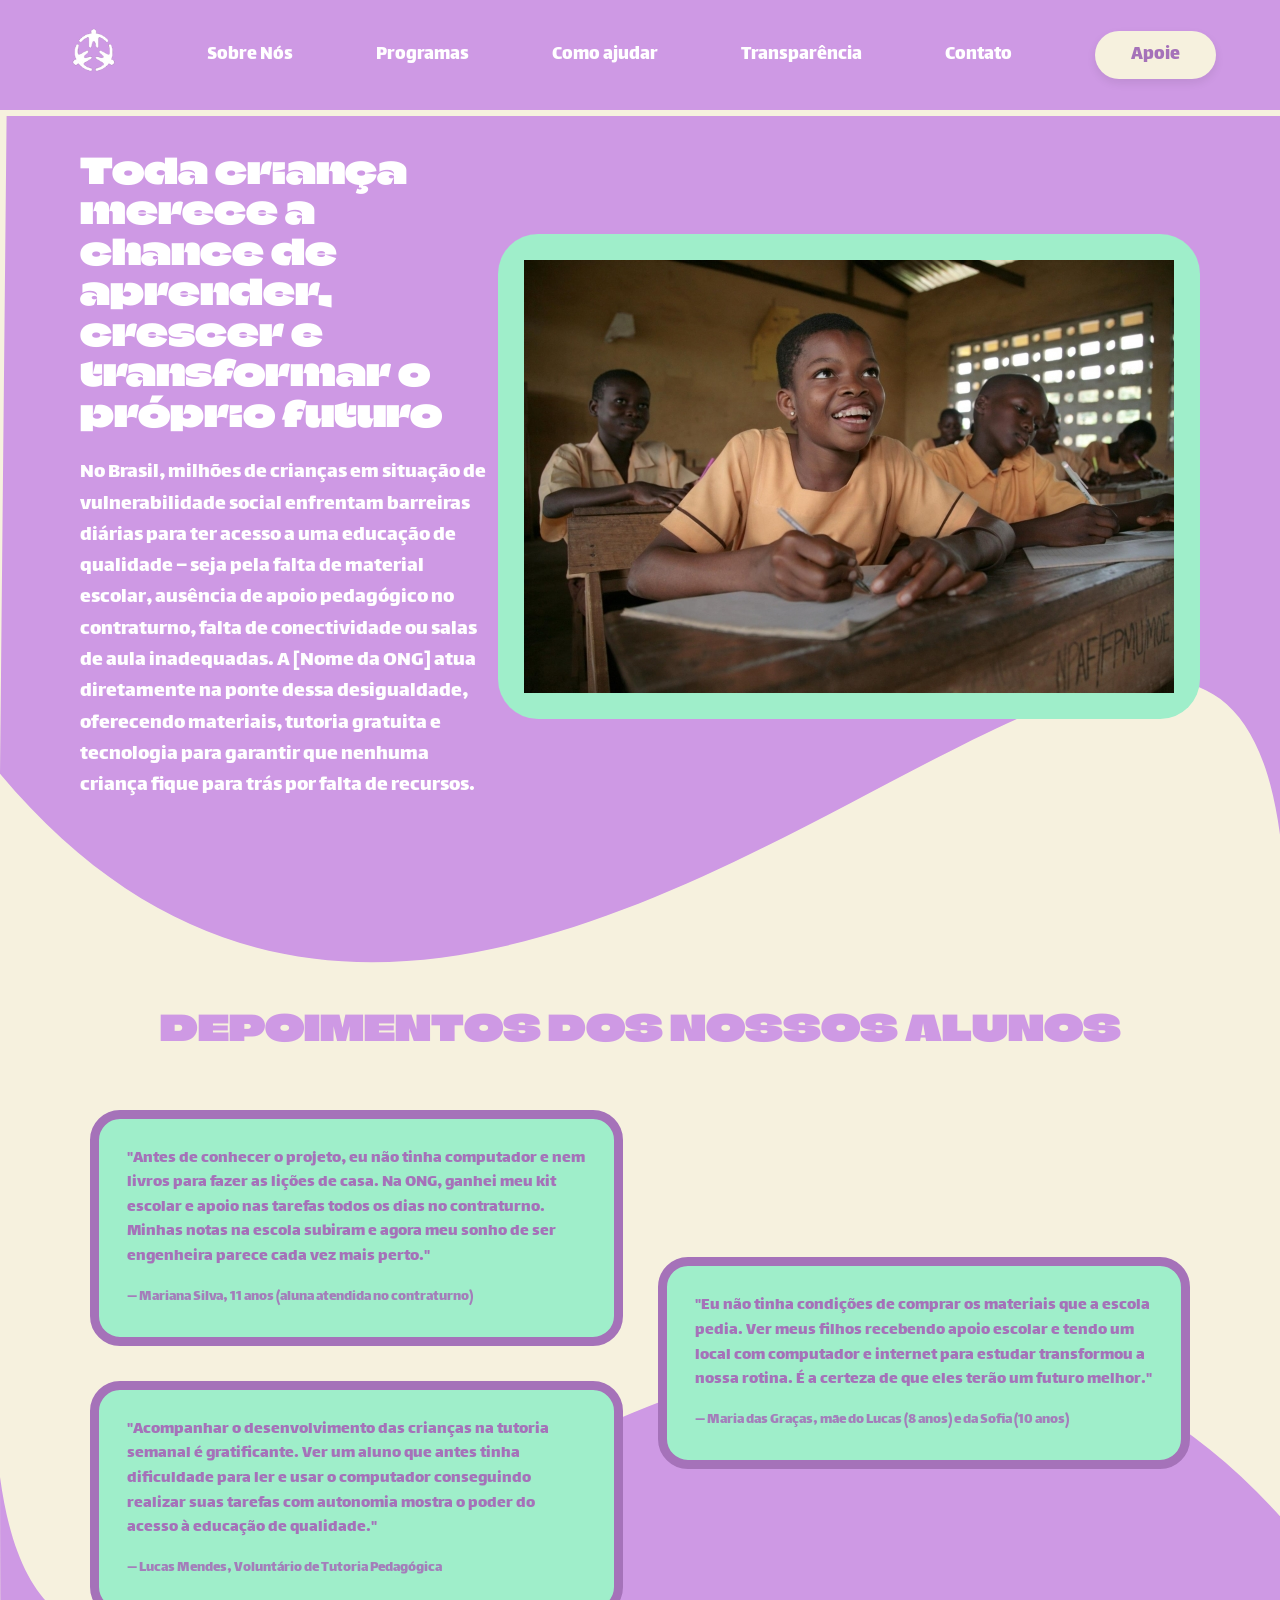
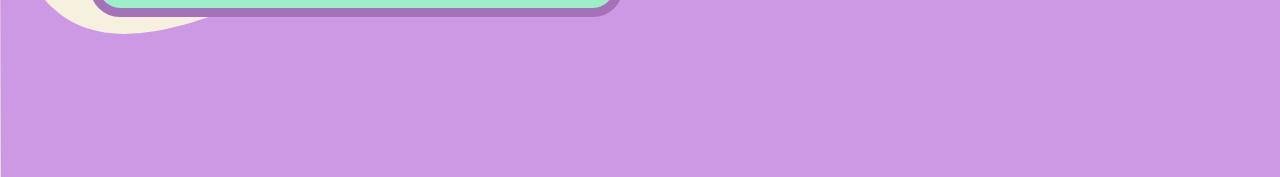
==== commit b92b09f6: "fazendo style da pagina sobre nos" ====
--- a/index.html
+++ b/index.html
@@ -4,43 +4,50 @@
     <meta charset="UTF-8">
     <meta name="viewport" content="width=device-width, initial-scale=1.0">
     <title>Home - ONG</title>
-    <link rel="stylesheet" href="css/home.css">
-    <link rel="stylesheet" href="css/estilo.css">
+
+    <link rel="stylesheet" href="css/global.css">
+    <link rel="stylesheet" href="css/header.css">
+    <link rel="stylesheet" href="css/footer.css">
+    <link rel="stylesheet" href="css/home.css">   <!-- sempre por último -->
 </head>
 <body>
 
-    <!-- CABEÇALHO / HEADER -->
-    <header class="main-header">
-        <div class="logo">
-            <a href="index.html"><img src="imagens/logo-branca.png" alt="Logo ONG"></a>
-        </div>
-        <nav class="nav-links">
+    <!-- Wrapper roxo que envolve cabeçalho + hero -->
+    <div class="hero-wrapper">
+
+        <!-- CABEÇALHO / HEADER -->
+        <header class="main-header">
+            <div class="logo">
+                <a href="index.html"><img src="imagens/logo-branca.png" alt="Logo ONG"></a>
+            </div>
             <a href="pages/sobre.html">Sobre Nós</a>
             <a href="pages/programas.html">Programas</a>
             <a href="pages/como-ajudar.html">Como ajudar</a>
             <a href="pages/transparencia.html">Transparência</a>
             <a href="pages/contato.html">Contato</a>
-        </nav>
-        <a href="pages/como-ajudar.html" class="btn-apoie">Apoie</a>
-    </header>
+            </nav>
+            <a href="pages/como-ajudar.html" class="btn-apoie">Apoie</a>
+        </header>
 
-    <!-- DESKTOP - 1: HERO SECTION -->
-    <section class="hero-section">
-        <div class="hero-content">
-            <h1>Toda criança merece a chance de aprender, crescer e transformar o próprio futuro</h1>
-            <p>
-                No Brasil, milhões de crianças em situação de vulnerabilidade social enfrentam barreiras diárias para ter acesso a uma educação de qualidade – seja pela falta de material escolar, ausência de apoio pedagógico no contraturno, falta de conectividade ou salas de aula inadequadas. A [Nome da ONG] atua diretamente na ponte dessa desigualdade, oferecendo materiais, tutoria gratuita e tecnologia para garantir que nenhuma criança fique para trás por falta de recursos.
-            </p>
-        </div>
+        <!-- HERO SECTION -->
+        <section class="hero-section">
+            <div class="hero-content">
+                <h1>Toda criança merece a chance de aprender, crescer e transformar o próprio futuro</h1>
+                <p>
+                    No Brasil, milhões de crianças em situação de vulnerabilidade social enfrentam barreiras diárias para ter acesso a uma educação de qualidade – seja pela falta de material escolar, ausência de apoio pedagógico no contraturno, falta de conectividade ou salas de aula inadequadas. A [Nome da ONG] atua diretamente na ponte dessa desigualdade, oferecendo materiais, tutoria gratuita e tecnologia para garantir que nenhuma criança fique para trás por falta de recursos.
+                </p>
+            </div>
 
-        <div class="hero-image-container">
-            <div class="image-card">
-                <img src="imagens/d11711-24-349978-3.jpg" alt="Criança estudando">
+            <div class="hero-image-container">
+                <div class="image-card">
+                    <img src="imagens/d11711-24-349978-3.jpg" alt="Criança estudando">
+                </div>
             </div>
-        </div>
-    </section>
+        </section>
 
-    <!-- DESKTOP - 2: DEPOIMENTOS -->
+    </div>
+
+    <!-- DEPOIMENTOS -->
     <section class="depoimentos-section">
         <h2>Depoimentos dos nossos alunos</h2>
         <div class="cards-grid">
--- a/css/home.css
+++ b/css/home.css
@@ -66,13 +66,43 @@
 /* Barra do topo: fundo roxo, logo à esquerda e menu à direita (flex).
    O !important garante que o roxo prevaleça sobre outros estilos. */
 .main-header,
-header {
-    background-color: #CE99E4 !important;
-    display: flex;
-    justify-content: space-between;
-    align-items: center;
-    padding: 30px 80px;
-    width: 100%;
+header 
+/* ==========================================================================
+   2. CABEÇALHO / MENU DE NAVEGAÇÃO
+   ========================================================================== */
+.main-header {
+  position: absolute;
+  top: 0;
+  left: 0;
+  width: 100%;
+  padding: 1.5rem 5%;
+  display: flex;
+  justify-content: space-between;
+  align-items: center;
+  z-index: 10;
+}
+
+.logo img {
+  height: 50px;
+  width: auto;
+}
+
+.nav-links {
+  display: flex;
+  align-items: center;
+  flex-wrap: wrap;
+  gap: 1.8rem;
+}
+
+.nav-links a {
+  color: #ffffff;
+  font-weight: 600;
+  font-size: 1rem;
+  transition: opacity 0.2s ease;
+}
+
+.nav-links a:hover {
+  opacity: 0.8;
 }
 
 /* Mantém o cabeçalho acima das outras camadas da página. */
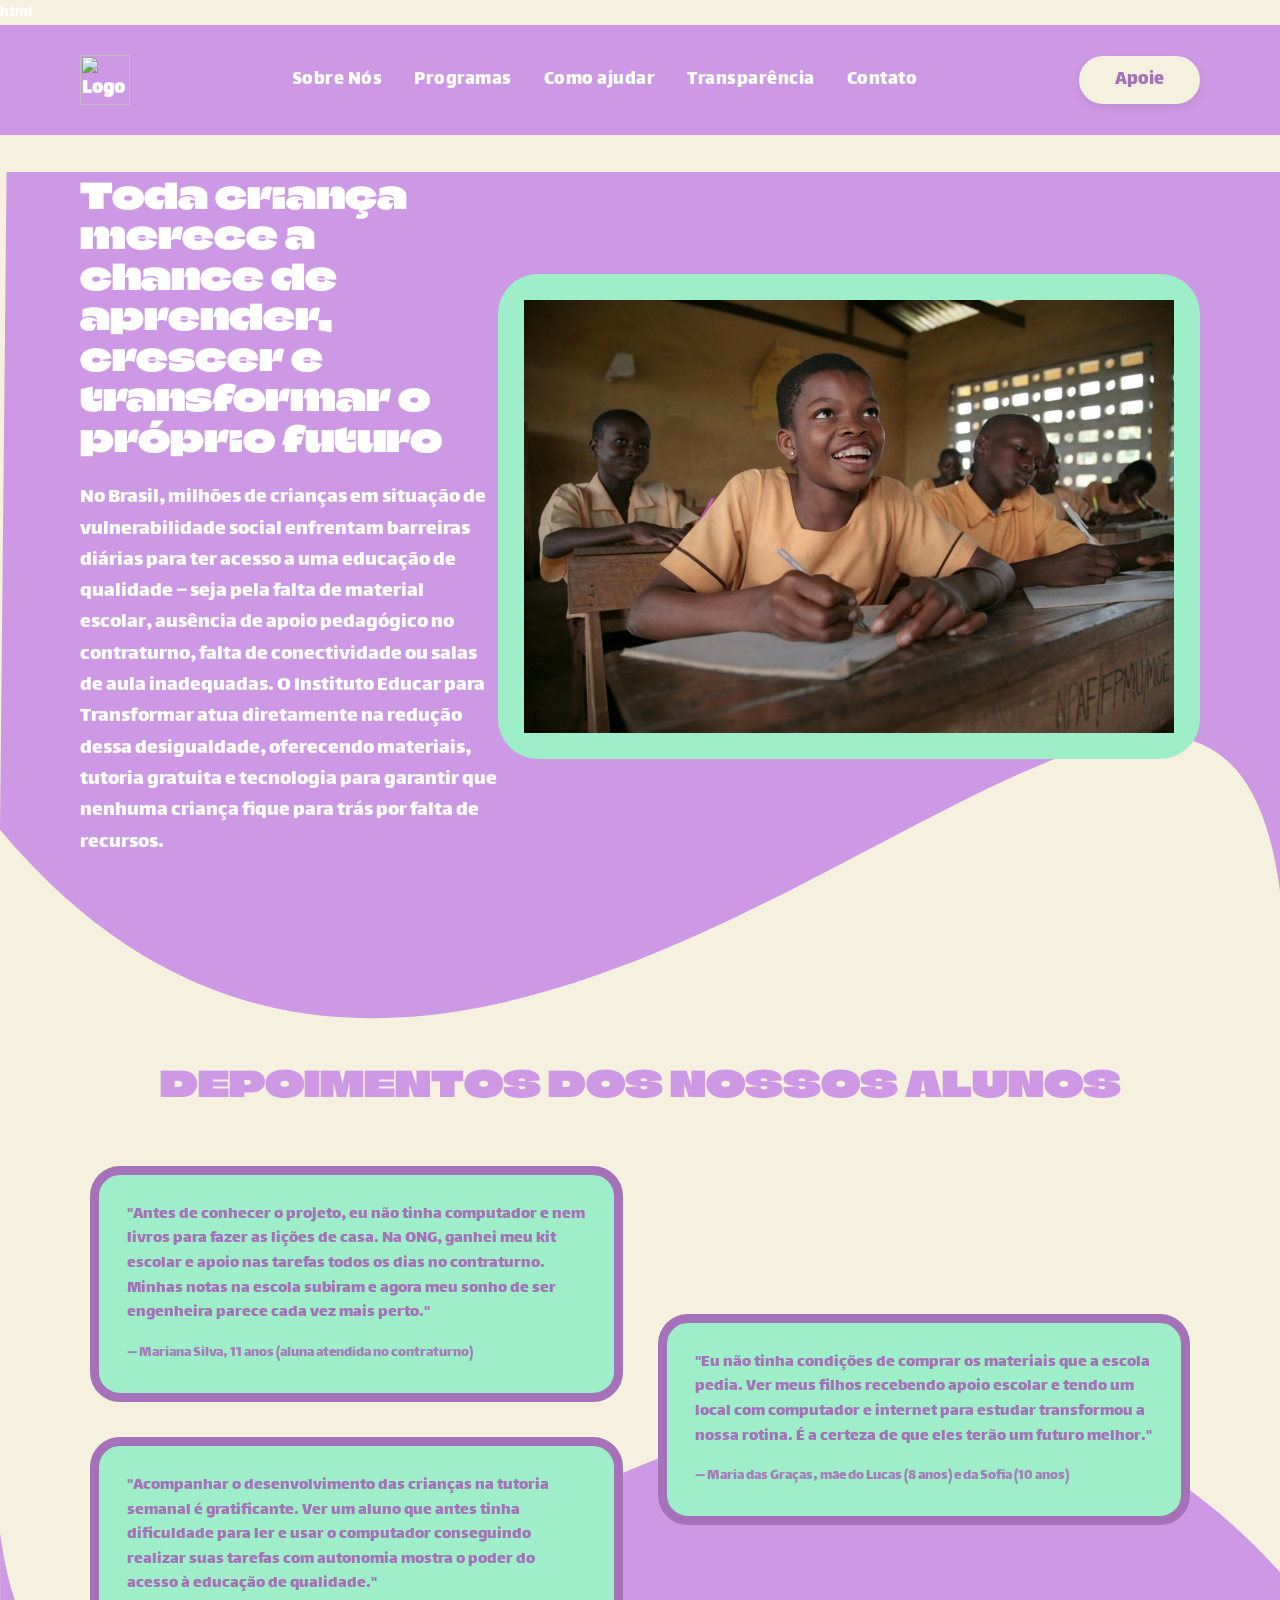
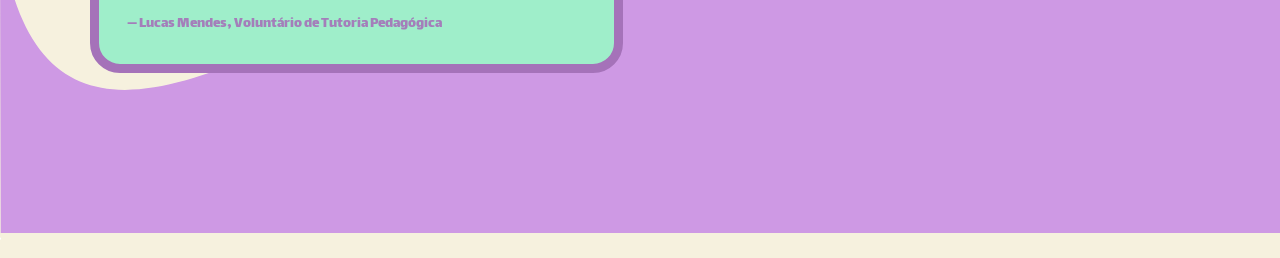
==== commit f04b4168: "Atualizando o site" ====
--- a/index.html
+++ b/index.html
@@ -1,72 +1,147 @@
+```html
 <!DOCTYPE html>
 <html lang="pt-BR">
+
 <head>
     <meta charset="UTF-8">
     <meta name="viewport" content="width=device-width, initial-scale=1.0">
-    <title>Home - ONG</title>
+
+    <title>Home - Instituto Educar para Transformar</title>
 
     <link rel="stylesheet" href="css/global.css">
     <link rel="stylesheet" href="css/header.css">
     <link rel="stylesheet" href="css/footer.css">
-    <link rel="stylesheet" href="css/home.css">   <!-- sempre por último -->
+    <link rel="stylesheet" href="css/home.css">
 </head>
+
 <body>
 
-    <!-- Wrapper roxo que envolve cabeçalho + hero -->
+    <!-- CABEÇALHO E HERO -->
     <div class="hero-wrapper">
 
-        <!-- CABEÇALHO / HEADER -->
         <header class="main-header">
+
             <div class="logo">
-                <a href="index.html"><img src="imagens/logo-branca.png" alt="Logo ONG"></a>
+                <a href="index.html">
+                    <img src="imagens/logo-branca.png" alt="Logo ONG">
+                </a>
             </div>
-            <a href="pages/sobre.html">Sobre Nós</a>
-            <a href="pages/programas.html">Programas</a>
-            <a href="pages/como-ajudar.html">Como ajudar</a>
-            <a href="pages/transparencia.html">Transparência</a>
-            <a href="pages/contato.html">Contato</a>
+
+            <nav class="nav-links">
+                <a href="pages/sobre.html">Sobre Nós</a>
+                <a href="pages/programas.html">Programas</a>
+                <a href="pages/como-ajudar.html">Como ajudar</a>
+                <a href="pages/transparencia.html">Transparência</a>
+                <a href="pages/contato.html">Contato</a>
             </nav>
-            <a href="pages/como-ajudar.html" class="btn-apoie">Apoie</a>
+
+            <a href="pages/apoie.html" class="btn-apoie">Apoie</a>
+
         </header>
 
         <!-- HERO SECTION -->
         <section class="hero-section">
+
             <div class="hero-content">
-                <h1>Toda criança merece a chance de aprender, crescer e transformar o próprio futuro</h1>
+
+                <h1>
+                    Toda criança merece a chance de aprender,
+                    crescer e transformar o próprio futuro
+                </h1>
+
                 <p>
-                    No Brasil, milhões de crianças em situação de vulnerabilidade social enfrentam barreiras diárias para ter acesso a uma educação de qualidade – seja pela falta de material escolar, ausência de apoio pedagógico no contraturno, falta de conectividade ou salas de aula inadequadas. A [Nome da ONG] atua diretamente na ponte dessa desigualdade, oferecendo materiais, tutoria gratuita e tecnologia para garantir que nenhuma criança fique para trás por falta de recursos.
+                    No Brasil, milhões de crianças em situação de
+                    vulnerabilidade social enfrentam barreiras diárias
+                    para ter acesso a uma educação de qualidade – seja
+                    pela falta de material escolar, ausência de apoio
+                    pedagógico no contraturno, falta de conectividade
+                    ou salas de aula inadequadas. O Instituto Educar
+                    para Transformar atua diretamente na redução dessa
+                    desigualdade, oferecendo materiais, tutoria gratuita
+                    e tecnologia para garantir que nenhuma criança fique
+                    para trás por falta de recursos.
                 </p>
+
             </div>
 
             <div class="hero-image-container">
+
                 <div class="image-card">
-                    <img src="imagens/d11711-24-349978-3.jpg" alt="Criança estudando">
+                    <img
+                        src="imagens/d11711-24-349978-3.jpg"
+                        alt="Criança estudando"
+                    >
                 </div>
+
             </div>
+
         </section>
 
     </div>
 
     <!-- DEPOIMENTOS -->
     <section class="depoimentos-section">
+
         <h2>Depoimentos dos nossos alunos</h2>
+
         <div class="cards-grid">
+
             <article class="depoimento-card">
-                <p>"Antes de conhecer o projeto, eu não tinha computador e nem livros para fazer as lições de casa. Na ONG, ganhei meu kit escolar e apoio nas tarefas todos os dias no contraturno. Minhas notas na escola subiram e agora meu sonho de ser engenheira parece cada vez mais perto."</p>
-                <span>— Mariana Silva, 11 anos (aluna atendida no contraturno)</span>
+
+                <p>
+                    "Antes de conhecer o projeto, eu não tinha computador
+                    e nem livros para fazer as lições de casa. Na ONG,
+                    ganhei meu kit escolar e apoio nas tarefas todos os
+                    dias no contraturno. Minhas notas na escola subiram
+                    e agora meu sonho de ser engenheira parece cada vez
+                    mais perto."
+                </p>
+
+                <span>
+                    — Mariana Silva, 11 anos
+                    (aluna atendida no contraturno)
+                </span>
+
             </article>
 
             <article class="depoimento-card">
-                <p>"Eu não tinha condições de comprar os materiais que a escola pedia. Ver meus filhos recebendo apoio escolar e tendo um local com computador e internet para estudar transformou a nossa rotina. É a certeza de que eles terão um futuro melhor."</p>
-                <span>— Maria das Graças, mãe do Lucas (8 anos) e da Sofia (10 anos)</span>
+
+                <p>
+                    "Eu não tinha condições de comprar os materiais que
+                    a escola pedia. Ver meus filhos recebendo apoio
+                    escolar e tendo um local com computador e internet
+                    para estudar transformou a nossa rotina. É a certeza
+                    de que eles terão um futuro melhor."
+                </p>
+
+                <span>
+                    — Maria das Graças, mãe do Lucas (8 anos)
+                    e da Sofia (10 anos)
+                </span>
+
             </article>
 
             <article class="depoimento-card">
-                <p>"Acompanhar o desenvolvimento das crianças na tutoria semanal é gratificante. Ver um aluno que antes tinha dificuldade para ler e usar o computador conseguindo realizar suas tarefas com autonomia mostra o poder do acesso à educação de qualidade."</p>
-                <span>— Lucas Mendes, Voluntário de Tutoria Pedagógica</span>
+
+                <p>
+                    "Acompanhar o desenvolvimento das crianças na tutoria
+                    semanal é gratificante. Ver um aluno que antes tinha
+                    dificuldade para ler e usar o computador conseguindo
+                    realizar suas tarefas com autonomia mostra o poder
+                    do acesso à educação de qualidade."
+                </p>
+
+                <span>
+                    — Lucas Mendes, Voluntário de Tutoria Pedagógica
+                </span>
+
             </article>
+
         </div>
+
     </section>
 
 </body>
-</html>+
+</html>
+```
--- a/css/global.css
+++ b/css/global.css
@@ -0,0 +1,406 @@
+@import url('https://fonts.googleapis.com/css2?family=Fredoka:wght@400;500;600;700&display=swap');
+
+
+* {
+    margin: 0;
+    padding: 0;
+    box-sizing: border-box;
+}
+
+
+body {
+    font-family: 'Fredoka', sans-serif;
+    background: #c889df;
+    color: #fff;
+    overflow-x: hidden;
+}
+
+
+/* MENU */
+
+.menu {
+    width: 100%;
+    height: 75px;
+
+    display: flex;
+    align-items: center;
+
+    padding: 0 6%;
+
+    gap: 25px;
+
+    background: transparent;
+}
+
+
+.logo {
+    font-size: 30px;
+    font-weight: bold;
+}
+
+
+.menu nav {
+    display: flex;
+    gap: 28px;
+    flex: 1;
+}
+
+
+.menu nav a {
+    color: white;
+    text-decoration: none;
+    font-size: 15px;
+    font-weight: 600;
+}
+
+
+.botao-apoie {
+    background: #f4f0d9;
+    color: #c889df;
+
+    padding: 11px 28px;
+
+    border-radius: 12px;
+
+    text-decoration: none;
+    font-weight: 600;
+}
+
+
+/* INTRODUÇÃO */
+
+.introducao {
+    padding: 20px 5% 35px;
+    max-width: 650px;
+}
+
+
+.introducao h1 {
+    font-size: 52px;
+    margin-bottom: 10px;
+    font-weight: 700;
+}
+
+
+.introducao p {
+    font-size: 16px;
+    line-height: 1.6;
+    font-weight: 500;
+}
+
+
+/* APOIO FINANCEIRO */
+
+.apoio-financeiro {
+    background: #f5f0dc;
+    color: #8e58ad;
+
+    margin: 0 6%;
+    padding: 22px;
+
+    border-radius: 40px;
+}
+
+
+.apoio-financeiro h2 {
+    text-align: center;
+    font-size: 23px;
+    margin-bottom: 18px;
+}
+
+
+.cards {
+    display: grid;
+    grid-template-columns: repeat(3, 1fr);
+    gap: 45px;
+}
+
+
+.card {
+    text-align: center;
+}
+
+
+.valor {
+    display: block;
+
+    background: #aee8d3;
+
+    color: #c889df;
+
+    padding: 7px 10px;
+
+    border-radius: 20px;
+
+    font-size: 11px;
+    font-weight: 600;
+
+    margin-bottom: 10px;
+}
+
+
+.card-texto {
+    background: #b1e7d2;
+
+    min-height: 100px;
+
+    padding: 18px;
+
+    border-radius: 20px;
+
+    display: flex;
+    align-items: center;
+}
+
+
+.card-texto p {
+    color: #6c9c8c;
+    font-size: 11px;
+    line-height: 1.5;
+}
+
+
+/* DOAÇÃO */
+
+.doacao {
+    padding: 70px 6% 40px;
+}
+
+
+.doacao h2 {
+    text-align: center;
+
+    font-size: 40px;
+
+    margin-bottom: 45px;
+}
+
+
+.doacao-conteudo {
+    background: #f5f0dc;
+
+    color: #8e58ad;
+
+    border-radius: 30px;
+
+    padding: 30px 35px;
+
+    display: flex;
+    align-items: center;
+
+    gap: 35px;
+}
+
+
+.texto-doacao {
+    flex: 1;
+}
+
+
+.texto-doacao h3 {
+    font-size: 24px;
+    margin-bottom: 25px;
+}
+
+
+.texto-doacao p {
+    color: #709c8e;
+
+    font-size: 14px;
+
+    line-height: 1.6;
+
+    margin-bottom: 15px;
+}
+
+
+.texto-doacao strong {
+    color: #c889df;
+}
+
+
+.doacao-conteudo img {
+    width: 180px;
+    height: 150px;
+
+    object-fit: cover;
+
+    border-radius: 25px;
+}
+
+
+/* VOLUNTARIADO */
+
+.voluntariado {
+    padding: 50px 6% 80px;
+}
+
+
+.voluntariado h2 {
+    font-size: 38px;
+
+    margin-bottom: 25px;
+}
+
+
+.voluntariado p {
+    max-width: 650px;
+
+    font-size: 15px;
+
+    line-height: 1.7;
+
+    margin-bottom: 12px;
+}
+
+
+.voluntariado strong {
+    color: #f5f0dc;
+}
+
+
+.voluntariado img {
+    display: block;
+
+    width: 80%;
+
+    max-width: 850px;
+
+    height: 280px;
+
+    object-fit: cover;
+
+    margin: 35px auto 0;
+
+    border-radius: 60px;
+}
+
+
+/* PRÓXIMO PASSO */
+
+.proximo-passo {
+    background: #c889df;
+
+    padding: 60px 6% 100px;
+
+    border-radius: 50% 50% 0 0 / 20% 20% 0 0;
+}
+
+
+.proximo-passo h2 {
+    font-size: 35px;
+
+    margin-bottom: 10px;
+}
+
+
+.proximo-passo > p {
+    font-size: 15px;
+
+    margin-bottom: 40px;
+}
+
+
+.opcao {
+    display: flex;
+    flex-direction: column;
+
+    width: 300px;
+
+    margin-bottom: 25px;
+}
+
+
+.opcao span {
+    font-size: 14px;
+    margin-bottom: 10px;
+}
+
+
+.opcao button {
+    border: none;
+
+    background: #f5f0dc;
+
+    color: #c889df;
+
+    padding: 15px;
+
+    border-radius: 7px;
+
+    font-family: 'Fredoka', sans-serif;
+
+    font-weight: 600;
+
+    cursor: pointer;
+}
+
+
+.opcao button:hover {
+    transform: scale(1.02);
+}
+
+
+/* RESPONSIVO */
+
+@media (max-width: 800px) {
+
+    .menu {
+        height: auto;
+        padding: 20px;
+        flex-wrap: wrap;
+    }
+
+
+    .menu nav {
+        order: 3;
+
+        width: 100%;
+
+        justify-content: center;
+
+        flex-wrap: wrap;
+
+        gap: 15px;
+    }
+
+
+    .introducao {
+        padding: 30px 7%;
+    }
+
+
+    .introducao h1 {
+        font-size: 40px;
+    }
+
+
+    .cards {
+        grid-template-columns: 1fr;
+        gap: 20px;
+    }
+
+
+    .apoio-financeiro {
+        margin: 0 4%;
+    }
+
+
+    .doacao-conteudo {
+        flex-direction: column;
+    }
+
+
+    .doacao-conteudo img {
+        width: 100%;
+        height: 220px;
+    }
+
+
+    .voluntariado img {
+        width: 100%;
+        height: 230px;
+        border-radius: 35px;
+    }
+
+}
--- a/css/home.css
+++ b/css/home.css
@@ -66,43 +66,13 @@
 /* Barra do topo: fundo roxo, logo à esquerda e menu à direita (flex).
    O !important garante que o roxo prevaleça sobre outros estilos. */
 .main-header,
-header 
-/* ==========================================================================
-   2. CABEÇALHO / MENU DE NAVEGAÇÃO
-   ========================================================================== */
-.main-header {
-  position: absolute;
-  top: 0;
-  left: 0;
-  width: 100%;
-  padding: 1.5rem 5%;
-  display: flex;
-  justify-content: space-between;
-  align-items: center;
-  z-index: 10;
-}
-
-.logo img {
-  height: 50px;
-  width: auto;
-}
-
-.nav-links {
-  display: flex;
-  align-items: center;
-  flex-wrap: wrap;
-  gap: 1.8rem;
-}
-
-.nav-links a {
-  color: #ffffff;
-  font-weight: 600;
-  font-size: 1rem;
-  transition: opacity 0.2s ease;
-}
-
-.nav-links a:hover {
-  opacity: 0.8;
+header {
+    background-color: #CE99E4 !important;
+    display: flex;
+    justify-content: space-between;
+    align-items: center;
+    padding: 30px 80px;
+    width: 100%;
 }
 
 /* Mantém o cabeçalho acima das outras camadas da página. */
@@ -364,7 +334,7 @@
     }
 
     .hero-content h1 {
-        font-size: 1.6rem;
+        font-size: 1.6rem;  
     }
 
     /* Imagem se adapta à largura da tela. */
